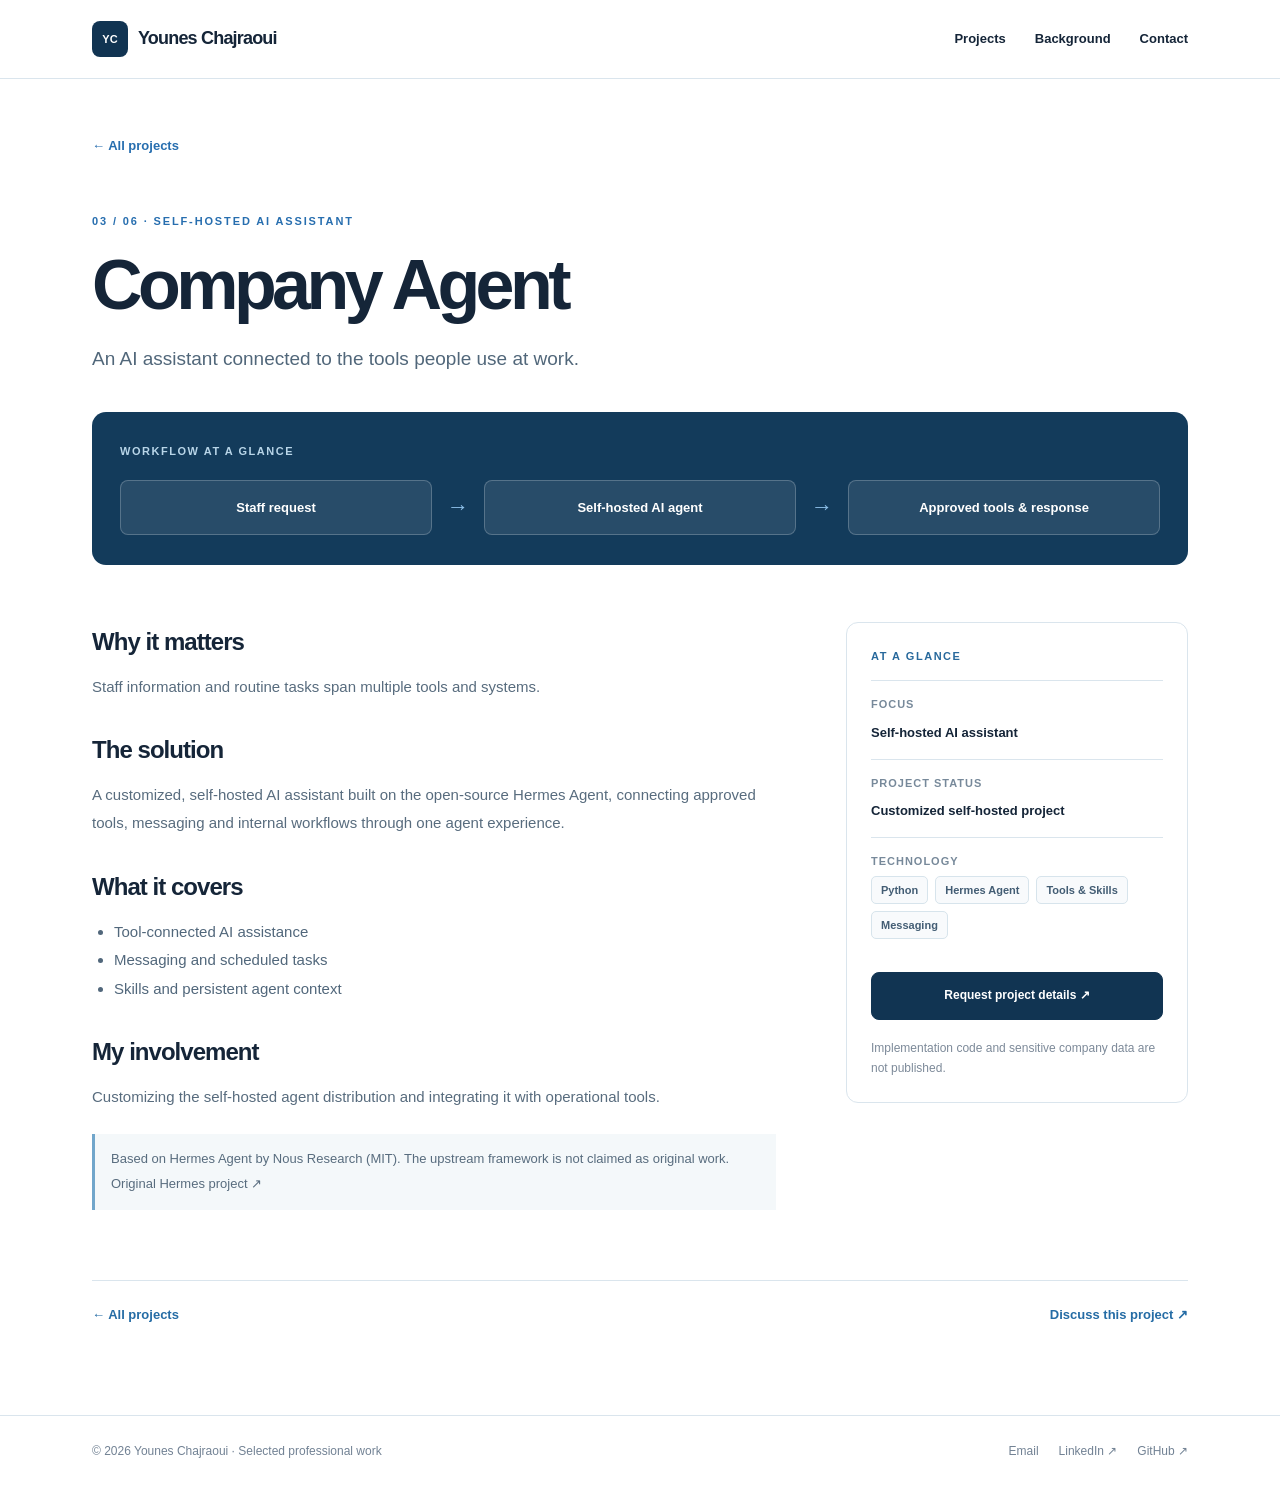
==== projects/company-agent.html @ 76e37004 "docs: add public-safe Company Agent case study" ====
<!doctype html><html lang="en"><head><meta charset="utf-8"><meta name="viewport" content="width=device-width, initial-scale=1"><meta name="theme-color" content="#113452"><meta name="description" content="An AI assistant connected to the tools people use at work. A customized, self-hosted AI assistant built on the open-source Hermes Agent, connecting approved tools, messag"><link rel="canonical" href="https://chyones.github.io/projects/company-agent.html"><meta property="og:type" content="article"><meta property="og:url" content="https://chyones.github.io/projects/company-agent.html"><meta property="og:title" content="Company Agent | Younes Chajraoui"><meta property="og:description" content="An AI assistant connected to the tools people use at work. A customized, self-hosted AI assistant built on the open-source Hermes Agent, connecting approved tools, messag"><meta name="twitter:card" content="summary"><title>Company Agent | Younes Chajraoui</title><link rel="icon" href="../assets/favicon.svg" type="image/svg+xml"><link rel="stylesheet" href="../assets/styles.css"></head><body><header class="site-nav"><div class="container nav-inner"><a class="logo" href="../index.html" aria-label="Homepage"><span class="logo-mark">YC</span>Younes Chajraoui</a><nav aria-label="Site navigation"><a href="../index.html#work">Projects</a><a href="../index.html#about">Background</a><a href="mailto:ch.yones@gmail.com">Contact</a></nav></div></header><main class="detail container"><a class="back-link" href="../index.html#work">← All projects</a><div class="detail-head"><span class="section-kicker">03 / 06 · Self-hosted AI assistant</span><h1>Company Agent</h1><p class="detail-lead">An AI assistant connected to the tools people use at work.</p></div><div class="detail-visual"><p class="detail-visual-label">Workflow at a glance</p><div class="detail-diagram"><span>Staff request</span><i aria-hidden="true">→</i><span>Self-hosted AI agent</span><i aria-hidden="true">→</i><span>Approved tools &amp; response</span></div></div><div class="detail-grid"><article><h2>Why it matters</h2><p>Staff information and routine tasks span multiple tools and systems.</p><h2>The solution</h2><p>A customized, self-hosted AI assistant built on the open-source Hermes Agent, connecting approved tools, messaging and internal workflows through one agent experience.</p><h2>What it covers</h2><ul class="method-list"><li>Tool-connected AI assistance</li><li>Messaging and scheduled tasks</li><li>Skills and persistent agent context</li></ul><h2>My involvement</h2><p>Customizing the self-hosted agent distribution and integrating it with operational tools.</p><p class="status-note">Based on Hermes Agent by Nous Research (MIT). The upstream framework is not claimed as original work. <a href="https://github.com/NousResearch/hermes-agent" target="_blank" rel="noopener noreferrer">Original Hermes project ↗</a></p></article><aside><div class="facts"><p class="facts-title">AT A GLANCE</p><div class="fact"><span>Focus</span><b>Self-hosted AI assistant</b></div><div class="fact"><span>Project status</span><b>Customized self-hosted project</b></div><div class="fact"><span>Technology</span><div class="chips"><span class="chip">Python</span><span class="chip">Hermes Agent</span><span class="chip">Tools &amp; Skills</span><span class="chip">Messaging</span></div></div><a class="button button-primary fact-button" href="mailto:ch.yones@gmail.com?subject=Project%20details%20%E2%80%94%20Company%20Agent">Request project details ↗</a><p class="private-note">Implementation code and sensitive company data are not published.</p></div></aside></div><div class="detail-bottom"><a href="../index.html#work">← All projects</a><a href="mailto:ch.yones@gmail.com">Discuss this project ↗</a></div></main><footer class="footer"><div class="container footer-inner"><span>© 2026 Younes Chajraoui · Selected professional work</span><div><a href="mailto:ch.yones@gmail.com">Email</a><a href="https://www.linkedin.com/in/younes-chajraoui/" rel="noopener noreferrer" target="_blank">LinkedIn ↗</a><a href="https://github.com/chyones" rel="noopener noreferrer" target="_blank">GitHub ↗</a></div></div></footer></body></html>
---- assets/styles.css ----
:root{--ink:#152538;--muted:#5b6e80;--blue:#276eaf;--blue-deep:#113452;--paper:#ffffff;--light:#f3f7fa;--stroke:#dae5ed;--serif:Georgia,"Times New Roman",serif}
*{box-sizing:border-box}html{scroll-behavior:smooth}body{margin:0;background:var(--paper);color:var(--ink);font:16px/1.65 -apple-system,BlinkMacSystemFont,"Segoe UI",Arial,sans-serif;-webkit-font-smoothing:antialiased}
a{color:inherit;text-decoration:none}a:focus-visible{outline:3px solid #176cb7;outline-offset:4px}
.container{max-width:1152px;padding:0 28px;margin:0 auto}
.site-nav{border-bottom:1px solid var(--stroke);background:rgba(255,255,255,.98);position:sticky;top:0;z-index:50}.nav-inner{height:78px;display:flex;align-items:center;justify-content:space-between;gap:20px}
.logo{font-weight:800;font-size:18px;letter-spacing:-.045em;display:flex;align-items:center;gap:10px}.logo-mark{display:grid;place-items:center;border-radius:8px;width:36px;height:36px;background:var(--blue-deep);color:#fff;font-size:11px;letter-spacing:0}
.site-nav nav{display:flex;gap:29px;font-size:13px;font-weight:700}.site-nav nav a:hover,.text-link:hover{color:var(--blue)}
.hero{padding-top:97px;padding-bottom:100px;display:grid;grid-template-columns:1.25fr .8fr;align-items:center;gap:65px}
.eyebrow,.section-kicker{font-size:11px;font-weight:800;letter-spacing:.17em;text-transform:uppercase;color:var(--blue)}
.hero h1{max-width:760px;font-size:clamp(43px,5.6vw,73px);letter-spacing:-.066em;line-height:1.085;font-weight:790;margin:20px 0 26px}.hero h1 em{color:var(--blue);font-style:normal}
.hero-sub{font-size:17px;color:#4a5f73;line-height:1.85;max-width:620px}.hero-actions{display:flex;gap:12px;flex-wrap:wrap;margin-top:31px}
.button{display:inline-flex;align-items:center;justify-content:center;padding:13px 21px;border-radius:8px;font-size:13px;font-weight:750;border:1px solid #a9c3d8;min-height:46px;transition:background .2s,transform .2s}.button:hover{transform:translateY(-2px)}.button-primary{background:var(--blue-deep);color:#fff;border-color:var(--blue-deep)}.button-primary:hover{background:#225d88}.button-secondary{color:#1c507d}.button-secondary:hover{background:#ebf3f8}
.hero-panel{border:1px solid var(--stroke);background:linear-gradient(135deg,#f9fcff,#eaf2f8);border-radius:16px;padding:30px;box-shadow:0 22px 52px -44px #295578;position:relative}
.panel-label{font-size:11px;font-weight:800;letter-spacing:.14em;color:#326b9d;margin:0 0 22px}.panel-step{display:flex;gap:14px;align-items:start;padding:18px 0;border-top:1px solid #d4e0eb}.panel-step b{font-size:14px;line-height:1.4;display:block}.panel-step p{margin:5px 0 0;font-size:12px;color:#6b7f92}.panel-no{font:700 12px/1.2 monospace;color:#1e6fa4;padding-top:2px}.panel-bottom{font-size:11px;color:#557b99;margin-top:23px;font-weight:700}
.metrics-bar{background:#f7fafc;border-block:1px solid var(--stroke)}.metrics{display:grid;grid-template-columns:repeat(4,minmax(0,1fr))}.metrics>div{border-right:1px solid var(--stroke);padding:26px 18px;display:grid;gap:4px}.metrics>div:first-child{padding-left:0}.metrics>div:last-child{border:0}.metrics strong{font-size:29px;letter-spacing:-.055em;line-height:1.3}.metrics span{font-size:12px;color:var(--muted)}
.section{padding-top:94px;padding-bottom:101px}.section-head{display:flex;align-items:end;justify-content:space-between;gap:40px;margin-bottom:36px}.section-head h2,.about-grid h2{font-size:clamp(32px,3.5vw,47px);line-height:1.18;letter-spacing:-.052em;margin:15px 0 0;max-width:580px}.section-head>p{color:var(--muted);font-size:14px;max-width:360px;margin:0}
.projects-grid{display:grid;grid-template-columns:repeat(3,minmax(0,1fr));gap:18px}.project-card{border:1px solid var(--stroke);border-radius:13px;overflow:hidden;display:flex;flex-direction:column;transition:transform .2s,box-shadow .2s,border-color .2s}.project-card:hover{transform:translateY(-4px);border-color:#a4bed4;box-shadow:0 20px 35px -30px #174361}.project-visual{min-height:142px;display:flex;flex-direction:column;align-items:start;justify-content:space-between;padding:17px 22px 18px;background:#163d5d;color:#fff;position:relative;overflow:hidden}.project-visual:after{content:"";width:180px;height:180px;position:absolute;border:1px solid #ffffff28;border-radius:50%;top:-95px;right:-45px;box-shadow:0 0 0 40px #ffffff08,0 0 0 86px #ffffff08}.visual-01{background:#153b64}.visual-02{background:#175361}.visual-03{background:#284b78}.visual-04{background:#365a75}.visual-05{background:#315765}.visual-06{background:#42537e}.visual-index,.visual-category{font-size:10px;letter-spacing:.13em;text-transform:uppercase;font-weight:750;color:#c6dced;position:relative;z-index:1}.visual-symbol{font-weight:800;font-size:45px;line-height:1;letter-spacing:-.08em;position:relative;z-index:1}
.project-copy{padding:22px;display:flex;flex-direction:column;flex:1}.project-name{display:flex;justify-content:space-between;align-items:start;gap:8px}.project-name h3{font-size:20px;line-height:1.25;margin:0;letter-spacing:-.04em}.project-name>span{color:var(--blue)}.project-copy p{font-size:13.5px;color:#53697d;line-height:1.72;margin:12px 0 18px;flex:1}.tags{display:flex;flex-wrap:wrap;gap:7px}.tags span,.chip{font-size:11px;border:1px solid #d7e4ec;border-radius:5px;padding:4px 9px;background:#f8fafc;color:#435d74;font-weight:650}.project-state{font-size:11px;color:#718397;margin-top:13px}
.disclosure{margin:27px 0 0;font-size:12px;line-height:1.7;color:#65798b;max-width:730px}
.about-panel{background:#f4f8fb;border-top:1px solid var(--stroke)}.about-grid{display:grid;grid-template-columns:1fr 1fr;gap:80px;padding-top:78px;padding-bottom:82px}.about-grid p{color:#526779;font-size:15px;line-height:1.85;margin:0 0 16px}.about-grid h2{margin-top:15px}.text-link{font-weight:800;color:#246ea5;font-size:14px;display:inline-block;margin-top:9px}.contact-line{display:flex;gap:12px;flex-wrap:wrap;margin-top:16px}
.footer{border-top:1px solid var(--stroke);padding:26px 0;font-size:12px;color:#728294}.footer-inner{display:flex;justify-content:space-between;align-items:center;gap:20px}.footer-inner>div{display:flex;gap:20px}.footer a:hover{color:var(--blue)}
.detail{padding-top:53px;padding-bottom:90px}.back-link{font-size:13px;font-weight:750;color:var(--blue)}.detail-head{margin-top:49px;margin-bottom:36px}.detail-head h1{font-size:clamp(40px,5.5vw,70px);letter-spacing:-.065em;line-height:1.08;margin:14px 0 20px}.detail-lead{max-width:830px;color:#51677a;font-size:19px;line-height:1.7;margin:0}.detail-visual{background:#133b5b;color:#fff;border-radius:14px;padding:30px 28px;margin-top:35px}.detail-visual-label{font-size:11px;font-weight:750;letter-spacing:.14em;text-transform:uppercase;color:#b8d5e8;margin:0 0 20px}.detail-diagram{display:flex;justify-content:center;align-items:center;gap:15px;flex-wrap:wrap}.detail-diagram span{font-weight:700;font-size:13px;padding:16px 19px;background:#ffffff17;border:1px solid #ffffff37;border-radius:8px;text-align:center;flex:1;min-width:150px}.detail-diagram i{font-style:normal;color:#8cbee7;font-size:22px}
.detail-grid{display:grid;grid-template-columns:minmax(0,1.5fr) minmax(240px,.75fr);gap:70px;margin-top:57px}.detail-grid h2{margin:0 0 11px;font-size:24px;letter-spacing:-.04em}.detail-grid h2:not(:first-child){margin-top:29px}.detail-grid article p{font-size:15px;line-height:1.9;color:#586c7e;margin:0}.method-list{margin:10px 0 0;padding-left:22px;color:#51677b;font-size:15px;line-height:1.9}.status-note{border-left:3px solid #71a6cb;background:#f4f8fa;padding:13px 16px;margin-top:23px!important;font-size:13px!important}
.facts{border:1px solid var(--stroke);border-radius:12px;padding:24px}.facts-title{margin:0 0 15px;font-size:11px;letter-spacing:.14em;font-weight:800;color:#28699c}.fact{border-top:1px solid var(--stroke);padding:14px 0}.fact>span{display:block;font-size:11px;text-transform:uppercase;letter-spacing:.09em;font-weight:700;color:#77899a;margin-bottom:5px}.fact b{font-size:13px}.chips{display:flex;flex-wrap:wrap;gap:7px}.private-note{color:#7d8a99;font-size:12px;margin:18px 0 0;line-height:1.7}.fact-button{display:inline-flex;margin-top:19px;font-size:12px;width:100%}.detail-bottom{display:flex;justify-content:space-between;gap:20px;border-top:1px solid var(--stroke);margin-top:70px;padding-top:23px;color:#256ca5;font-size:13px;font-weight:800}
@media(max-width:920px){.hero{grid-template-columns:1fr;gap:32px;padding-top:70px;padding-bottom:75px}.hero-panel{max-width:650px}.projects-grid{grid-template-columns:repeat(2,minmax(0,1fr))}.about-grid{gap:40px}.detail-grid{gap:35px}}
@media(max-width:600px){.container{padding:0 18px}.nav-inner{height:67px}.site-nav nav{gap:13px;font-size:11px}.site-nav nav a:first-child{display:none}.logo{font-size:15px}.hero{padding-top:55px;padding-bottom:60px}.hero h1{font-size:43px}.hero-sub{font-size:15px}.hero-panel{padding:24px}.metrics{grid-template-columns:repeat(2,1fr)}.metrics>div{padding:18px 12px!important;border-bottom:1px solid var(--stroke)}.metrics>div:nth-child(even){border-right:0}.metrics>div:nth-last-child(-n+2){border-bottom:0}.section{padding-top:68px;padding-bottom:70px}.section-head{display:block}.section-head>p{margin-top:19px}.projects-grid{grid-template-columns:1fr}.about-grid{grid-template-columns:1fr;gap:27px;padding-top:67px;padding-bottom:67px}.footer-inner{flex-direction:column;align-items:start}.detail{padding-top:32px}.detail-head{margin-top:32px}.detail-head h1{font-size:42px}.detail-lead{font-size:16px}.detail-diagram{flex-direction:column}.detail-diagram span{width:100%;min-width:0;flex:auto}.detail-diagram i{transform:rotate(90deg)}.detail-grid{grid-template-columns:1fr;margin-top:43px}.detail-bottom{margin-top:45px;flex-direction:column}}
@media(prefers-reduced-motion:reduce){html{scroll-behavior:auto}*,*:before,*:after{transition:none!important}}
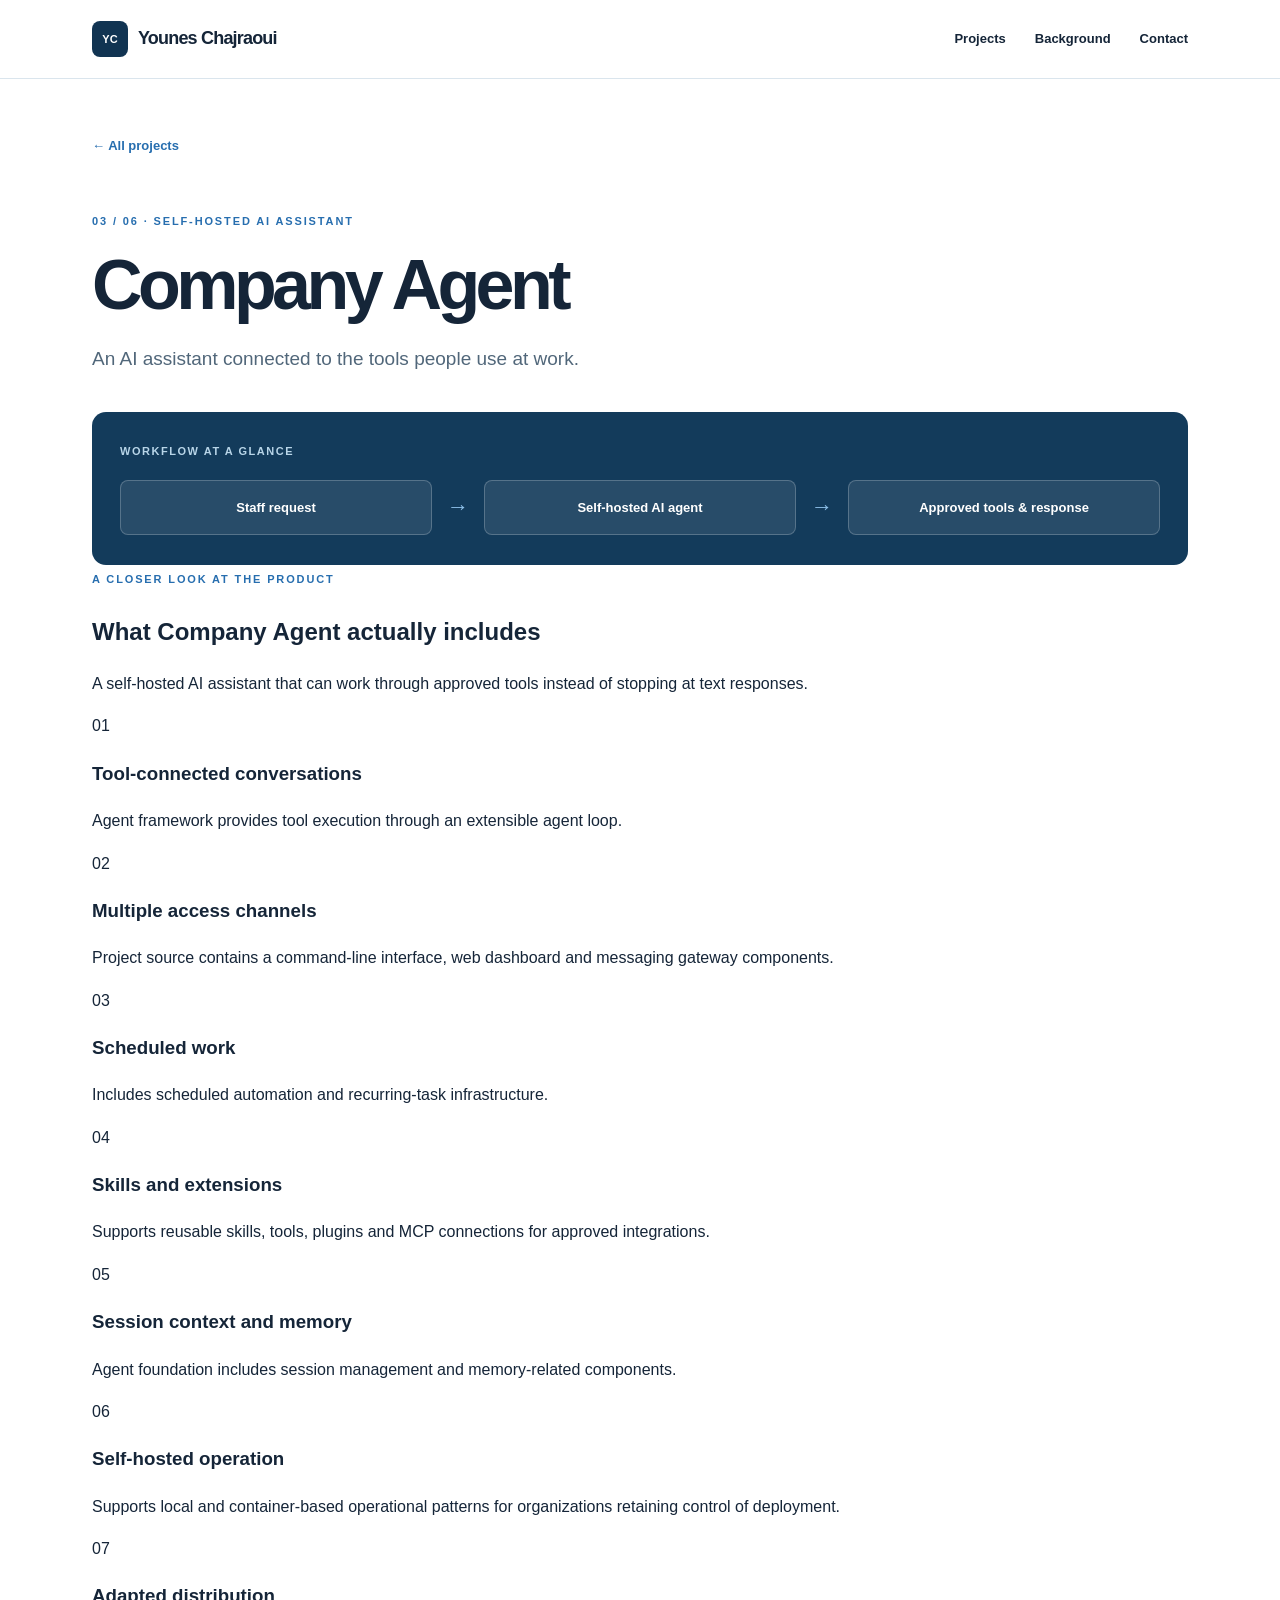
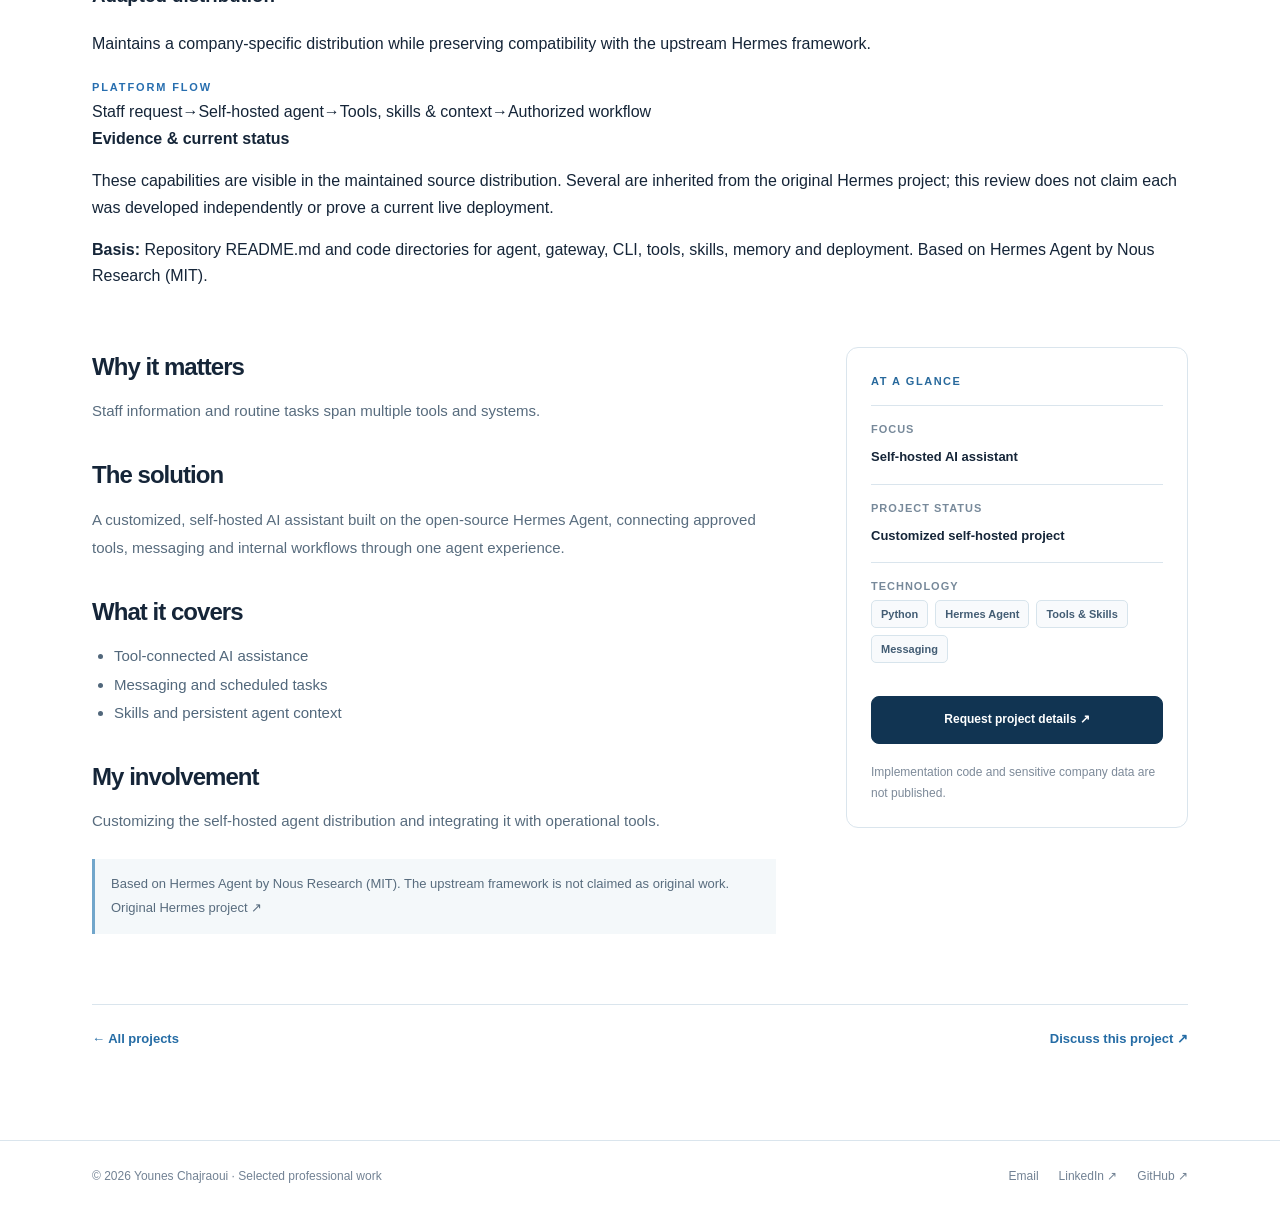
==== commit 1b59f0f8: "docs: showcase verified Company Agent capabilities and evidence" ====
--- a/projects/company-agent.html
+++ b/projects/company-agent.html
@@ -1 +1,7 @@
-<!doctype html><html lang="en"><head><meta charset="utf-8"><meta name="viewport" content="width=device-width, initial-scale=1"><meta name="theme-color" content="#113452"><meta name="description" content="An AI assistant connected to the tools people use at work. A customized, self-hosted AI assistant built on the open-source Hermes Agent, connecting approved tools, messag"><link rel="canonical" href="https://chyones.github.io/projects/company-agent.html"><meta property="og:type" content="article"><meta property="og:url" content="https://chyones.github.io/projects/company-agent.html"><meta property="og:title" content="Company Agent | Younes Chajraoui"><meta property="og:description" content="An AI assistant connected to the tools people use at work. A customized, self-hosted AI assistant built on the open-source Hermes Agent, connecting approved tools, messag"><meta name="twitter:card" content="summary"><title>Company Agent | Younes Chajraoui</title><link rel="icon" href="../assets/favicon.svg" type="image/svg+xml"><link rel="stylesheet" href="../assets/styles.css"></head><body><header class="site-nav"><div class="container nav-inner"><a class="logo" href="../index.html" aria-label="Homepage"><span class="logo-mark">YC</span>Younes Chajraoui</a><nav aria-label="Site navigation"><a href="../index.html#work">Projects</a><a href="../index.html#about">Background</a><a href="mailto:ch.yones@gmail.com">Contact</a></nav></div></header><main class="detail container"><a class="back-link" href="../index.html#work">← All projects</a><div class="detail-head"><span class="section-kicker">03 / 06 · Self-hosted AI assistant</span><h1>Company Agent</h1><p class="detail-lead">An AI assistant connected to the tools people use at work.</p></div><div class="detail-visual"><p class="detail-visual-label">Workflow at a glance</p><div class="detail-diagram"><span>Staff request</span><i aria-hidden="true">→</i><span>Self-hosted AI agent</span><i aria-hidden="true">→</i><span>Approved tools &amp; response</span></div></div><div class="detail-grid"><article><h2>Why it matters</h2><p>Staff information and routine tasks span multiple tools and systems.</p><h2>The solution</h2><p>A customized, self-hosted AI assistant built on the open-source Hermes Agent, connecting approved tools, messaging and internal workflows through one agent experience.</p><h2>What it covers</h2><ul class="method-list"><li>Tool-connected AI assistance</li><li>Messaging and scheduled tasks</li><li>Skills and persistent agent context</li></ul><h2>My involvement</h2><p>Customizing the self-hosted agent distribution and integrating it with operational tools.</p><p class="status-note">Based on Hermes Agent by Nous Research (MIT). The upstream framework is not claimed as original work. <a href="https://github.com/NousResearch/hermes-agent" target="_blank" rel="noopener noreferrer">Original Hermes project ↗</a></p></article><aside><div class="facts"><p class="facts-title">AT A GLANCE</p><div class="fact"><span>Focus</span><b>Self-hosted AI assistant</b></div><div class="fact"><span>Project status</span><b>Customized self-hosted project</b></div><div class="fact"><span>Technology</span><div class="chips"><span class="chip">Python</span><span class="chip">Hermes Agent</span><span class="chip">Tools &amp; Skills</span><span class="chip">Messaging</span></div></div><a class="button button-primary fact-button" href="mailto:ch.yones@gmail.com?subject=Project%20details%20%E2%80%94%20Company%20Agent">Request project details ↗</a><p class="private-note">Implementation code and sensitive company data are not published.</p></div></aside></div><div class="detail-bottom"><a href="../index.html#work">← All projects</a><a href="mailto:ch.yones@gmail.com">Discuss this project ↗</a></div></main><footer class="footer"><div class="container footer-inner"><span>© 2026 Younes Chajraoui · Selected professional work</span><div><a href="mailto:ch.yones@gmail.com">Email</a><a href="https://www.linkedin.com/in/younes-chajraoui/" rel="noopener noreferrer" target="_blank">LinkedIn ↗</a><a href="https://github.com/chyones" rel="noopener noreferrer" target="_blank">GitHub ↗</a></div></div></footer></body></html>+<!doctype html><html lang="en"><head><meta charset="utf-8"><meta name="viewport" content="width=device-width, initial-scale=1"><meta name="theme-color" content="#113452"><meta name="description" content="An AI assistant connected to the tools people use at work. A customized, self-hosted AI assistant built on the open-source Hermes Agent, connecting approved tools, messag"><link rel="canonical" href="https://chyones.github.io/projects/company-agent.html"><meta property="og:type" content="article"><meta property="og:url" content="https://chyones.github.io/projects/company-agent.html"><meta property="og:title" content="Company Agent | Younes Chajraoui"><meta property="og:description" content="An AI assistant connected to the tools people use at work. A customized, self-hosted AI assistant built on the open-source Hermes Agent, connecting approved tools, messag"><meta name="twitter:card" content="summary"><title>Company Agent | Younes Chajraoui</title><link rel="icon" href="../assets/favicon.svg" type="image/svg+xml"><link rel="stylesheet" href="../assets/styles.css"></head><body><header class="site-nav"><div class="container nav-inner"><a class="logo" href="../index.html" aria-label="Homepage"><span class="logo-mark">YC</span>Younes Chajraoui</a><nav aria-label="Site navigation"><a href="../index.html#work">Projects</a><a href="../index.html#about">Background</a><a href="mailto:ch.yones@gmail.com">Contact</a></nav></div></header><main class="detail container"><a class="back-link" href="../index.html#work">← All projects</a><div class="detail-head"><span class="section-kicker">03 / 06 · Self-hosted AI assistant</span><h1>Company Agent</h1><p class="detail-lead">An AI assistant connected to the tools people use at work.</p></div><div class="detail-visual"><p class="detail-visual-label">Workflow at a glance</p><div class="detail-diagram"><span>Staff request</span><i aria-hidden="true">→</i><span>Self-hosted AI agent</span><i aria-hidden="true">→</i><span>Approved tools &amp; response</span></div></div><section class="feature-showcase" id="capabilities" aria-labelledby="cap-title"><div class="feature-intro"><span class="section-kicker">A CLOSER LOOK AT THE PRODUCT</span><h2 id="cap-title">What Company Agent actually includes</h2><p>A self-hosted AI assistant that can work through approved tools instead of stopping at text responses.</p></div><div class="capability-grid"><article class="capability-card"><span class="capability-index">01</span><h3>Tool-connected conversations</h3><p>Agent framework provides tool execution through an extensible agent loop.</p></article>
+<article class="capability-card"><span class="capability-index">02</span><h3>Multiple access channels</h3><p>Project source contains a command-line interface, web dashboard and messaging gateway components.</p></article>
+<article class="capability-card"><span class="capability-index">03</span><h3>Scheduled work</h3><p>Includes scheduled automation and recurring-task infrastructure.</p></article>
+<article class="capability-card"><span class="capability-index">04</span><h3>Skills and extensions</h3><p>Supports reusable skills, tools, plugins and MCP connections for approved integrations.</p></article>
+<article class="capability-card"><span class="capability-index">05</span><h3>Session context and memory</h3><p>Agent foundation includes session management and memory-related components.</p></article>
+<article class="capability-card"><span class="capability-index">06</span><h3>Self-hosted operation</h3><p>Supports local and container-based operational patterns for organizations retaining control of deployment.</p></article>
+<article class="capability-card"><span class="capability-index">07</span><h3>Adapted distribution</h3><p>Maintains a company-specific distribution while preserving compatibility with the upstream Hermes framework.</p></article></div><div class="deep-dive-band"><div><span class="section-kicker">PLATFORM FLOW</span><div class="deep-flow"><span class="flow-label">Staff request</span><span class="flow-chevron" aria-hidden="true">→</span><span class="flow-label">Self-hosted agent</span><span class="flow-chevron" aria-hidden="true">→</span><span class="flow-label">Tools, skills &amp; context</span><span class="flow-chevron" aria-hidden="true">→</span><span class="flow-label">Authorized workflow</span></div></div><div class="deep-proof"><strong>Evidence & current status</strong><p>These capabilities are visible in the maintained source distribution. Several are inherited from the original Hermes project; this review does not claim each was developed independently or prove a current live deployment.</p></div></div><p class="source-footnote"><strong>Basis:</strong> Repository README.md and code directories for agent, gateway, CLI, tools, skills, memory and deployment. Based on Hermes Agent by Nous Research (MIT).</p></section><div class="detail-grid"><article><h2>Why it matters</h2><p>Staff information and routine tasks span multiple tools and systems.</p><h2>The solution</h2><p>A customized, self-hosted AI assistant built on the open-source Hermes Agent, connecting approved tools, messaging and internal workflows through one agent experience.</p><h2>What it covers</h2><ul class="method-list"><li>Tool-connected AI assistance</li><li>Messaging and scheduled tasks</li><li>Skills and persistent agent context</li></ul><h2>My involvement</h2><p>Customizing the self-hosted agent distribution and integrating it with operational tools.</p><p class="status-note">Based on Hermes Agent by Nous Research (MIT). The upstream framework is not claimed as original work. <a href="https://github.com/NousResearch/hermes-agent" target="_blank" rel="noopener noreferrer">Original Hermes project ↗</a></p></article><aside><div class="facts"><p class="facts-title">AT A GLANCE</p><div class="fact"><span>Focus</span><b>Self-hosted AI assistant</b></div><div class="fact"><span>Project status</span><b>Customized self-hosted project</b></div><div class="fact"><span>Technology</span><div class="chips"><span class="chip">Python</span><span class="chip">Hermes Agent</span><span class="chip">Tools &amp; Skills</span><span class="chip">Messaging</span></div></div><a class="button button-primary fact-button" href="mailto:ch.yones@gmail.com?subject=Project%20details%20%E2%80%94%20Company%20Agent">Request project details ↗</a><p class="private-note">Implementation code and sensitive company data are not published.</p></div></aside></div><div class="detail-bottom"><a href="../index.html#work">← All projects</a><a href="mailto:ch.yones@gmail.com">Discuss this project ↗</a></div></main><footer class="footer"><div class="container footer-inner"><span>© 2026 Younes Chajraoui · Selected professional work</span><div><a href="mailto:ch.yones@gmail.com">Email</a><a href="https://www.linkedin.com/in/younes-chajraoui/" rel="noopener noreferrer" target="_blank">LinkedIn ↗</a><a href="https://github.com/chyones" rel="noopener noreferrer" target="_blank">GitHub ↗</a></div></div></footer></body></html>
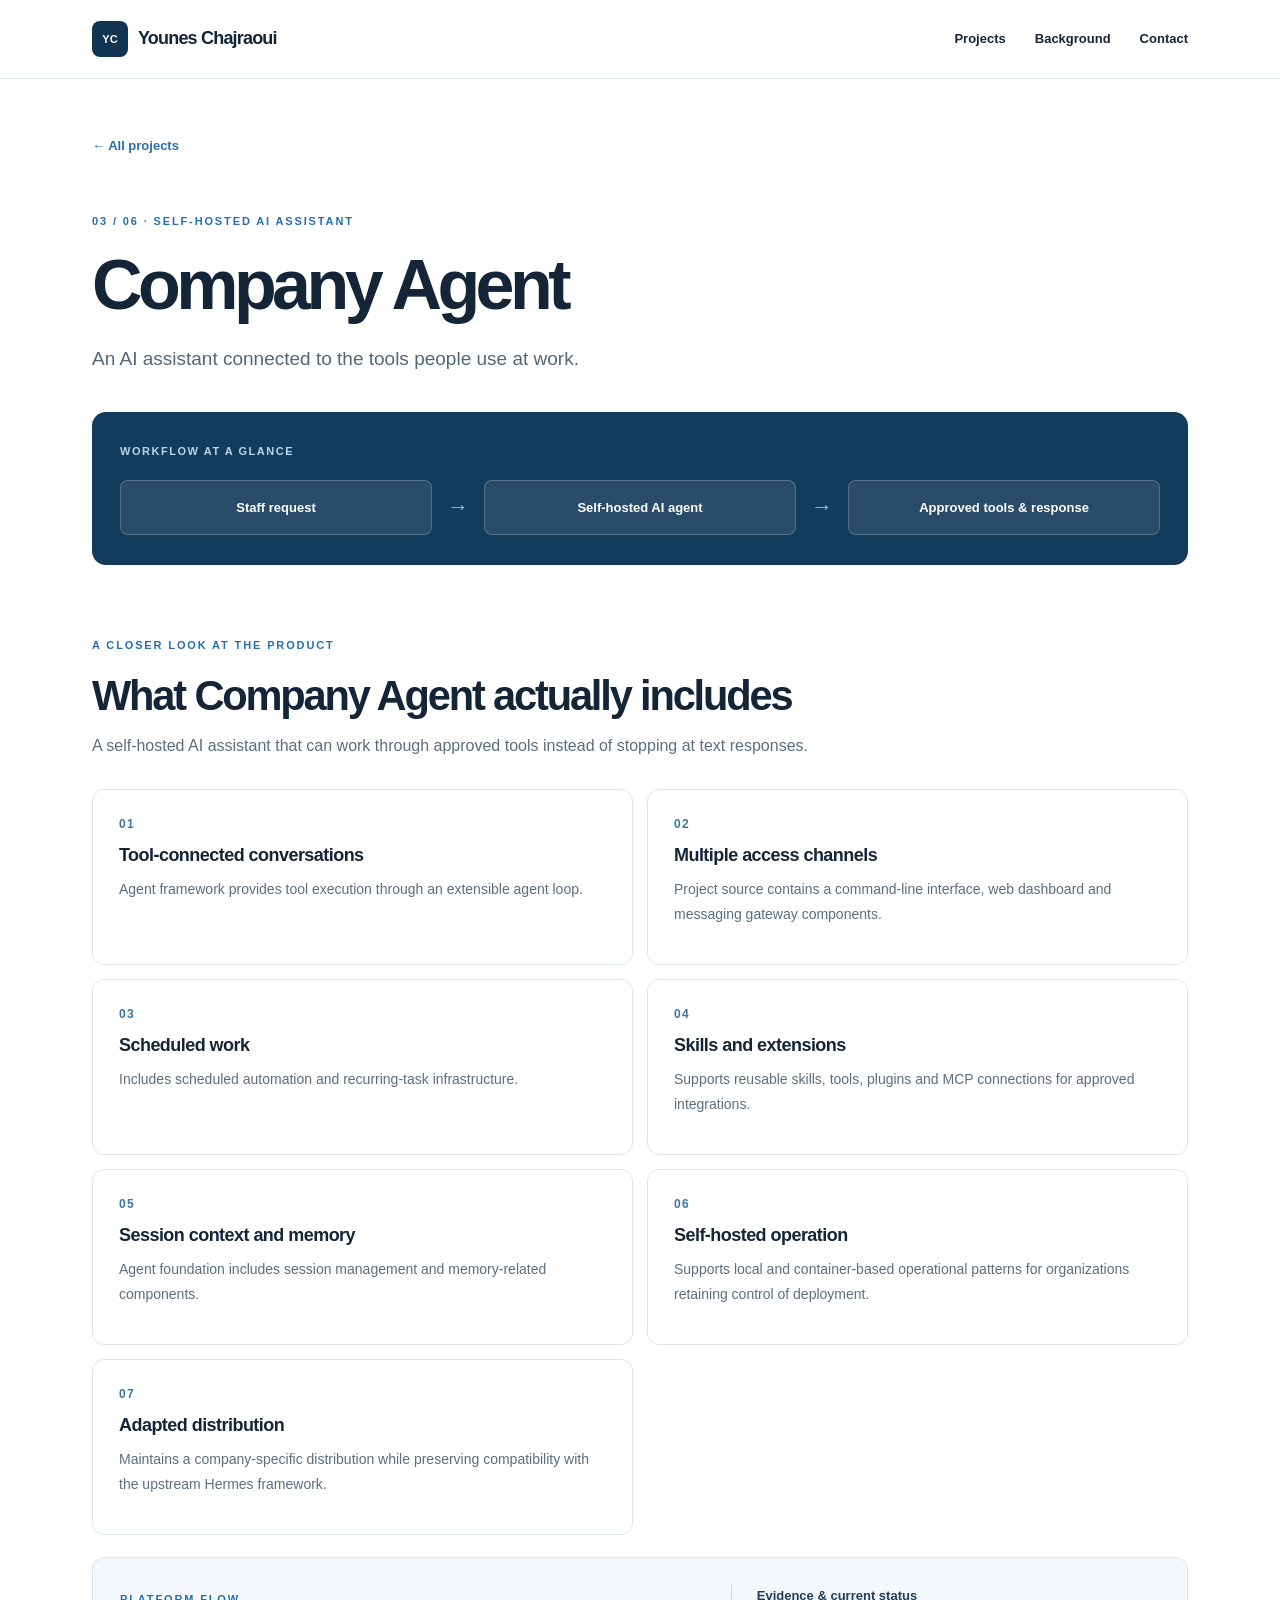
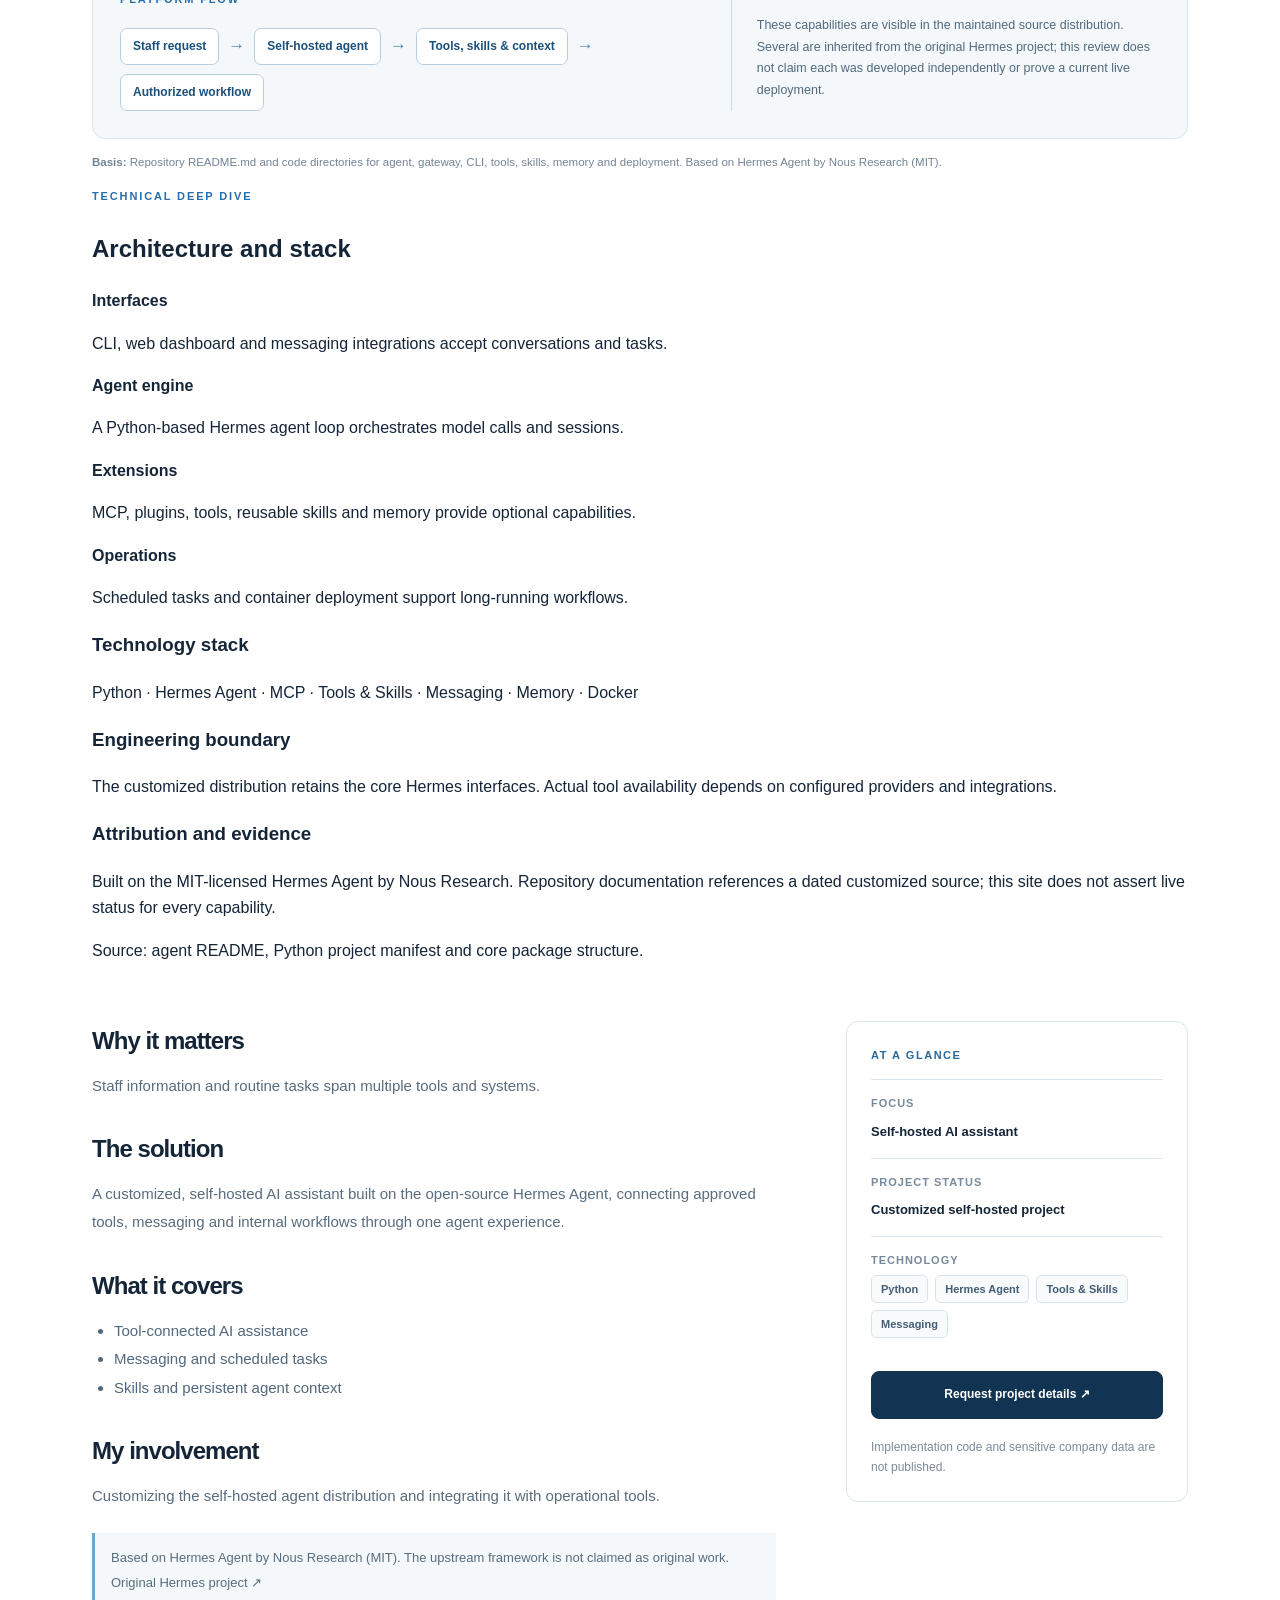
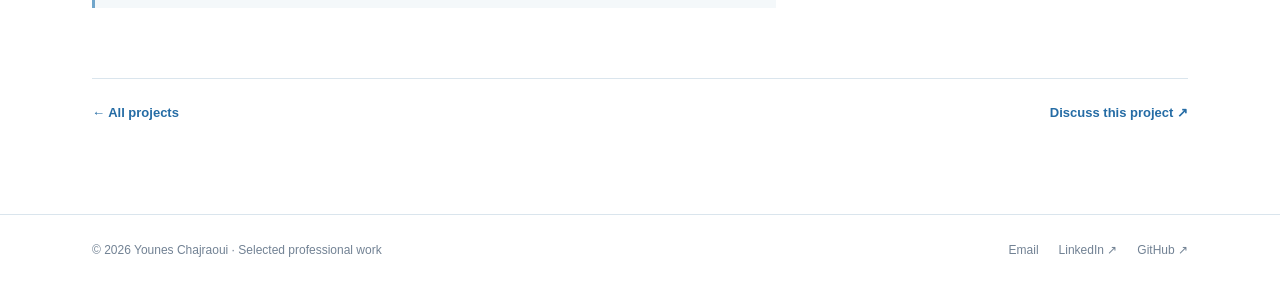
==== commit 9ec8d407: "docs: explain Company Agent runtime and extension architecture" ====
--- a/projects/company-agent.html
+++ b/projects/company-agent.html
@@ -4,4 +4,12 @@
 <article class="capability-card"><span class="capability-index">04</span><h3>Skills and extensions</h3><p>Supports reusable skills, tools, plugins and MCP connections for approved integrations.</p></article>
 <article class="capability-card"><span class="capability-index">05</span><h3>Session context and memory</h3><p>Agent foundation includes session management and memory-related components.</p></article>
 <article class="capability-card"><span class="capability-index">06</span><h3>Self-hosted operation</h3><p>Supports local and container-based operational patterns for organizations retaining control of deployment.</p></article>
-<article class="capability-card"><span class="capability-index">07</span><h3>Adapted distribution</h3><p>Maintains a company-specific distribution while preserving compatibility with the upstream Hermes framework.</p></article></div><div class="deep-dive-band"><div><span class="section-kicker">PLATFORM FLOW</span><div class="deep-flow"><span class="flow-label">Staff request</span><span class="flow-chevron" aria-hidden="true">→</span><span class="flow-label">Self-hosted agent</span><span class="flow-chevron" aria-hidden="true">→</span><span class="flow-label">Tools, skills &amp; context</span><span class="flow-chevron" aria-hidden="true">→</span><span class="flow-label">Authorized workflow</span></div></div><div class="deep-proof"><strong>Evidence & current status</strong><p>These capabilities are visible in the maintained source distribution. Several are inherited from the original Hermes project; this review does not claim each was developed independently or prove a current live deployment.</p></div></div><p class="source-footnote"><strong>Basis:</strong> Repository README.md and code directories for agent, gateway, CLI, tools, skills, memory and deployment. Based on Hermes Agent by Nous Research (MIT).</p></section><div class="detail-grid"><article><h2>Why it matters</h2><p>Staff information and routine tasks span multiple tools and systems.</p><h2>The solution</h2><p>A customized, self-hosted AI assistant built on the open-source Hermes Agent, connecting approved tools, messaging and internal workflows through one agent experience.</p><h2>What it covers</h2><ul class="method-list"><li>Tool-connected AI assistance</li><li>Messaging and scheduled tasks</li><li>Skills and persistent agent context</li></ul><h2>My involvement</h2><p>Customizing the self-hosted agent distribution and integrating it with operational tools.</p><p class="status-note">Based on Hermes Agent by Nous Research (MIT). The upstream framework is not claimed as original work. <a href="https://github.com/NousResearch/hermes-agent" target="_blank" rel="noopener noreferrer">Original Hermes project ↗</a></p></article><aside><div class="facts"><p class="facts-title">AT A GLANCE</p><div class="fact"><span>Focus</span><b>Self-hosted AI assistant</b></div><div class="fact"><span>Project status</span><b>Customized self-hosted project</b></div><div class="fact"><span>Technology</span><div class="chips"><span class="chip">Python</span><span class="chip">Hermes Agent</span><span class="chip">Tools &amp; Skills</span><span class="chip">Messaging</span></div></div><a class="button button-primary fact-button" href="mailto:ch.yones@gmail.com?subject=Project%20details%20%E2%80%94%20Company%20Agent">Request project details ↗</a><p class="private-note">Implementation code and sensitive company data are not published.</p></div></aside></div><div class="detail-bottom"><a href="../index.html#work">← All projects</a><a href="mailto:ch.yones@gmail.com">Discuss this project ↗</a></div></main><footer class="footer"><div class="container footer-inner"><span>© 2026 Younes Chajraoui · Selected professional work</span><div><a href="mailto:ch.yones@gmail.com">Email</a><a href="https://www.linkedin.com/in/younes-chajraoui/" rel="noopener noreferrer" target="_blank">LinkedIn ↗</a><a href="https://github.com/chyones" rel="noopener noreferrer" target="_blank">GitHub ↗</a></div></div></footer></body></html>+<article class="capability-card"><span class="capability-index">07</span><h3>Adapted distribution</h3><p>Maintains a company-specific distribution while preserving compatibility with the upstream Hermes framework.</p></article></div><div class="deep-dive-band"><div><span class="section-kicker">PLATFORM FLOW</span><div class="deep-flow"><span class="flow-label">Staff request</span><span class="flow-chevron" aria-hidden="true">→</span><span class="flow-label">Self-hosted agent</span><span class="flow-chevron" aria-hidden="true">→</span><span class="flow-label">Tools, skills &amp; context</span><span class="flow-chevron" aria-hidden="true">→</span><span class="flow-label">Authorized workflow</span></div></div><div class="deep-proof"><strong>Evidence & current status</strong><p>These capabilities are visible in the maintained source distribution. Several are inherited from the original Hermes project; this review does not claim each was developed independently or prove a current live deployment.</p></div></div><p class="source-footnote"><strong>Basis:</strong> Repository README.md and code directories for agent, gateway, CLI, tools, skills, memory and deployment. Based on Hermes Agent by Nous Research (MIT).</p></section><section class="technical-section" id="technical"><span class="section-kicker">TECHNICAL DEEP DIVE</span><h2>Architecture and stack</h2><div class="technical-flow">
+<div><strong>Interfaces</strong><p>CLI, web dashboard and messaging integrations accept conversations and tasks.</p></div>
+<div><strong>Agent engine</strong><p>A Python-based Hermes agent loop orchestrates model calls and sessions.</p></div>
+<div><strong>Extensions</strong><p>MCP, plugins, tools, reusable skills and memory provide optional capabilities.</p></div>
+<div><strong>Operations</strong><p>Scheduled tasks and container deployment support long-running workflows.</p></div></div>
+<h3>Technology stack</h3><p>Python · Hermes Agent · MCP · Tools &amp; Skills · Messaging · Memory · Docker</p>
+<h3>Engineering boundary</h3><p>The customized distribution retains the core Hermes interfaces. Actual tool availability depends on configured providers and integrations.</p>
+<h3>Attribution and evidence</h3><p>Built on the MIT-licensed Hermes Agent by Nous Research. Repository documentation references a dated customized source; this site does not assert live status for every capability.</p>
+<p class="technical-basis">Source: agent README, Python project manifest and core package structure.</p></section><div class="detail-grid"><article><h2>Why it matters</h2><p>Staff information and routine tasks span multiple tools and systems.</p><h2>The solution</h2><p>A customized, self-hosted AI assistant built on the open-source Hermes Agent, connecting approved tools, messaging and internal workflows through one agent experience.</p><h2>What it covers</h2><ul class="method-list"><li>Tool-connected AI assistance</li><li>Messaging and scheduled tasks</li><li>Skills and persistent agent context</li></ul><h2>My involvement</h2><p>Customizing the self-hosted agent distribution and integrating it with operational tools.</p><p class="status-note">Based on Hermes Agent by Nous Research (MIT). The upstream framework is not claimed as original work. <a href="https://github.com/NousResearch/hermes-agent" target="_blank" rel="noopener noreferrer">Original Hermes project ↗</a></p></article><aside><div class="facts"><p class="facts-title">AT A GLANCE</p><div class="fact"><span>Focus</span><b>Self-hosted AI assistant</b></div><div class="fact"><span>Project status</span><b>Customized self-hosted project</b></div><div class="fact"><span>Technology</span><div class="chips"><span class="chip">Python</span><span class="chip">Hermes Agent</span><span class="chip">Tools &amp; Skills</span><span class="chip">Messaging</span></div></div><a class="button button-primary fact-button" href="mailto:ch.yones@gmail.com?subject=Project%20details%20%E2%80%94%20Company%20Agent">Request project details ↗</a><p class="private-note">Implementation code and sensitive company data are not published.</p></div></aside></div><div class="detail-bottom"><a href="../index.html#work">← All projects</a><a href="mailto:ch.yones@gmail.com">Discuss this project ↗</a></div></main><footer class="footer"><div class="container footer-inner"><span>© 2026 Younes Chajraoui · Selected professional work</span><div><a href="mailto:ch.yones@gmail.com">Email</a><a href="https://www.linkedin.com/in/younes-chajraoui/" rel="noopener noreferrer" target="_blank">LinkedIn ↗</a><a href="https://github.com/chyones" rel="noopener noreferrer" target="_blank">GitHub ↗</a></div></div></footer></body></html>
--- a/assets/styles.css
+++ b/assets/styles.css
@@ -24,4 +24,27 @@
 .facts{border:1px solid var(--stroke);border-radius:12px;padding:24px}.facts-title{margin:0 0 15px;font-size:11px;letter-spacing:.14em;font-weight:800;color:#28699c}.fact{border-top:1px solid var(--stroke);padding:14px 0}.fact>span{display:block;font-size:11px;text-transform:uppercase;letter-spacing:.09em;font-weight:700;color:#77899a;margin-bottom:5px}.fact b{font-size:13px}.chips{display:flex;flex-wrap:wrap;gap:7px}.private-note{color:#7d8a99;font-size:12px;margin:18px 0 0;line-height:1.7}.fact-button{display:inline-flex;margin-top:19px;font-size:12px;width:100%}.detail-bottom{display:flex;justify-content:space-between;gap:20px;border-top:1px solid var(--stroke);margin-top:70px;padding-top:23px;color:#256ca5;font-size:13px;font-weight:800}
 @media(max-width:920px){.hero{grid-template-columns:1fr;gap:32px;padding-top:70px;padding-bottom:75px}.hero-panel{max-width:650px}.projects-grid{grid-template-columns:repeat(2,minmax(0,1fr))}.about-grid{gap:40px}.detail-grid{gap:35px}}
 @media(max-width:600px){.container{padding:0 18px}.nav-inner{height:67px}.site-nav nav{gap:13px;font-size:11px}.site-nav nav a:first-child{display:none}.logo{font-size:15px}.hero{padding-top:55px;padding-bottom:60px}.hero h1{font-size:43px}.hero-sub{font-size:15px}.hero-panel{padding:24px}.metrics{grid-template-columns:repeat(2,1fr)}.metrics>div{padding:18px 12px!important;border-bottom:1px solid var(--stroke)}.metrics>div:nth-child(even){border-right:0}.metrics>div:nth-last-child(-n+2){border-bottom:0}.section{padding-top:68px;padding-bottom:70px}.section-head{display:block}.section-head>p{margin-top:19px}.projects-grid{grid-template-columns:1fr}.about-grid{grid-template-columns:1fr;gap:27px;padding-top:67px;padding-bottom:67px}.footer-inner{flex-direction:column;align-items:start}.detail{padding-top:32px}.detail-head{margin-top:32px}.detail-head h1{font-size:42px}.detail-lead{font-size:16px}.detail-diagram{flex-direction:column}.detail-diagram span{width:100%;min-width:0;flex:auto}.detail-diagram i{transform:rotate(90deg)}.detail-grid{grid-template-columns:1fr;margin-top:43px}.detail-bottom{margin-top:45px;flex-direction:column}}
-@media(prefers-reduced-motion:reduce){html{scroll-behavior:auto}*,*:before,*:after{transition:none!important}}+@media(prefers-reduced-motion:reduce){html{scroll-behavior:auto}*,*:before,*:after{transition:none!important}}
+
+/* Source-backed project capabilities */
+.feature-showcase{margin-top:66px;padding:0 0 10px}
+.feature-intro{max-width:810px;margin-bottom:28px}
+.feature-intro h2{font-size:clamp(30px,3.25vw,43px);line-height:1.15;letter-spacing:-.052em;margin:14px 0 13px}
+.feature-intro>p{color:var(--muted);font-size:16px;line-height:1.8;margin:0;max-width:770px}
+.capability-grid{display:grid;grid-template-columns:repeat(2,minmax(0,1fr));gap:14px}
+.capability-card{border:1px solid var(--stroke);border-radius:12px;padding:25px 26px;background:#fff;min-height:176px}
+.capability-index{display:block;font-size:12px;color:#3c77a5;font-weight:850;letter-spacing:.12em;margin-bottom:9px}
+.capability-card h3{font-size:18px;line-height:1.3;letter-spacing:-.03em;margin:0 0 10px}
+.capability-card p{font-size:14px;line-height:1.72;color:var(--muted);margin:0}
+.deep-dive-band{margin-top:22px;display:grid;grid-template-columns:1.15fr .85fr;gap:30px;background:#f4f8fb;border:1px solid var(--stroke);border-radius:13px;padding:27px}
+.deep-flow{display:flex;align-items:center;gap:9px;flex-wrap:wrap;margin-top:16px}
+.flow-label{font-size:12px;font-weight:750;line-height:1.45;color:#1b507b;border:1px solid #b7cee0;background:#fff;border-radius:7px;padding:9px 12px}
+.flow-chevron{font-size:17px;color:#477faa}
+.deep-proof{border-left:1px solid #cadce9;padding-left:25px}
+.deep-proof strong{display:block;font-size:13px;color:#203d59}
+.deep-proof p{font-size:12.5px;line-height:1.75;color:#51697d;margin:8px 0 0}
+.source-footnote{font-size:11.5px;color:#738495;margin:14px 0 0;line-height:1.65}
+.card-feature-list{list-style:none;padding:0;margin:0 0 20px;display:flex;flex-wrap:wrap;gap:7px}
+.card-feature-list li{background:#edf5fb;border-radius:5px;color:#285c83;padding:5px 9px;font-size:11px;font-weight:700}
+.card-more{display:inline-block;margin-top:17px;font-weight:800;font-size:12px;color:var(--blue)}
+@media(max-width:700px){.capability-grid{grid-template-columns:1fr}.deep-dive-band{grid-template-columns:1fr;gap:22px}.deep-proof{border-left:0;border-top:1px solid #cadce9;padding:17px 0 0}.capability-card{min-height:0}.feature-showcase{margin-top:43px}}
